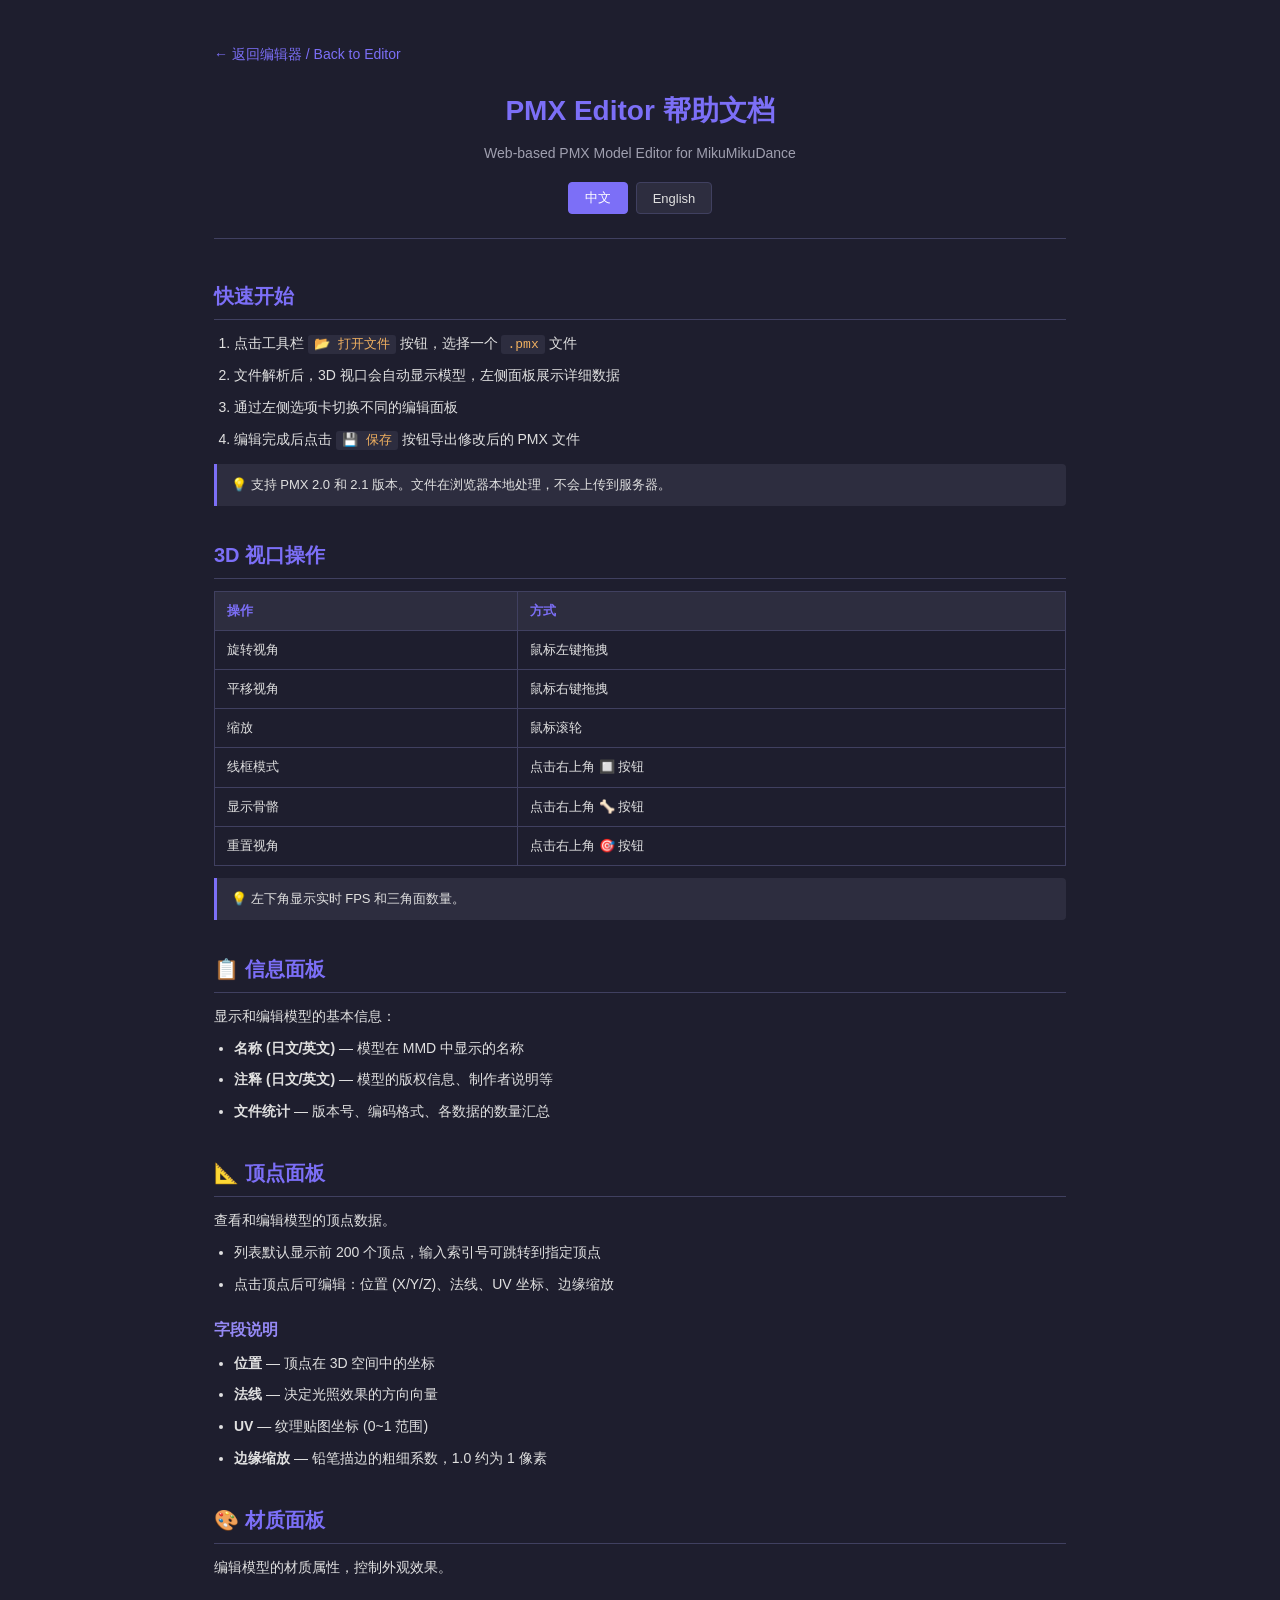
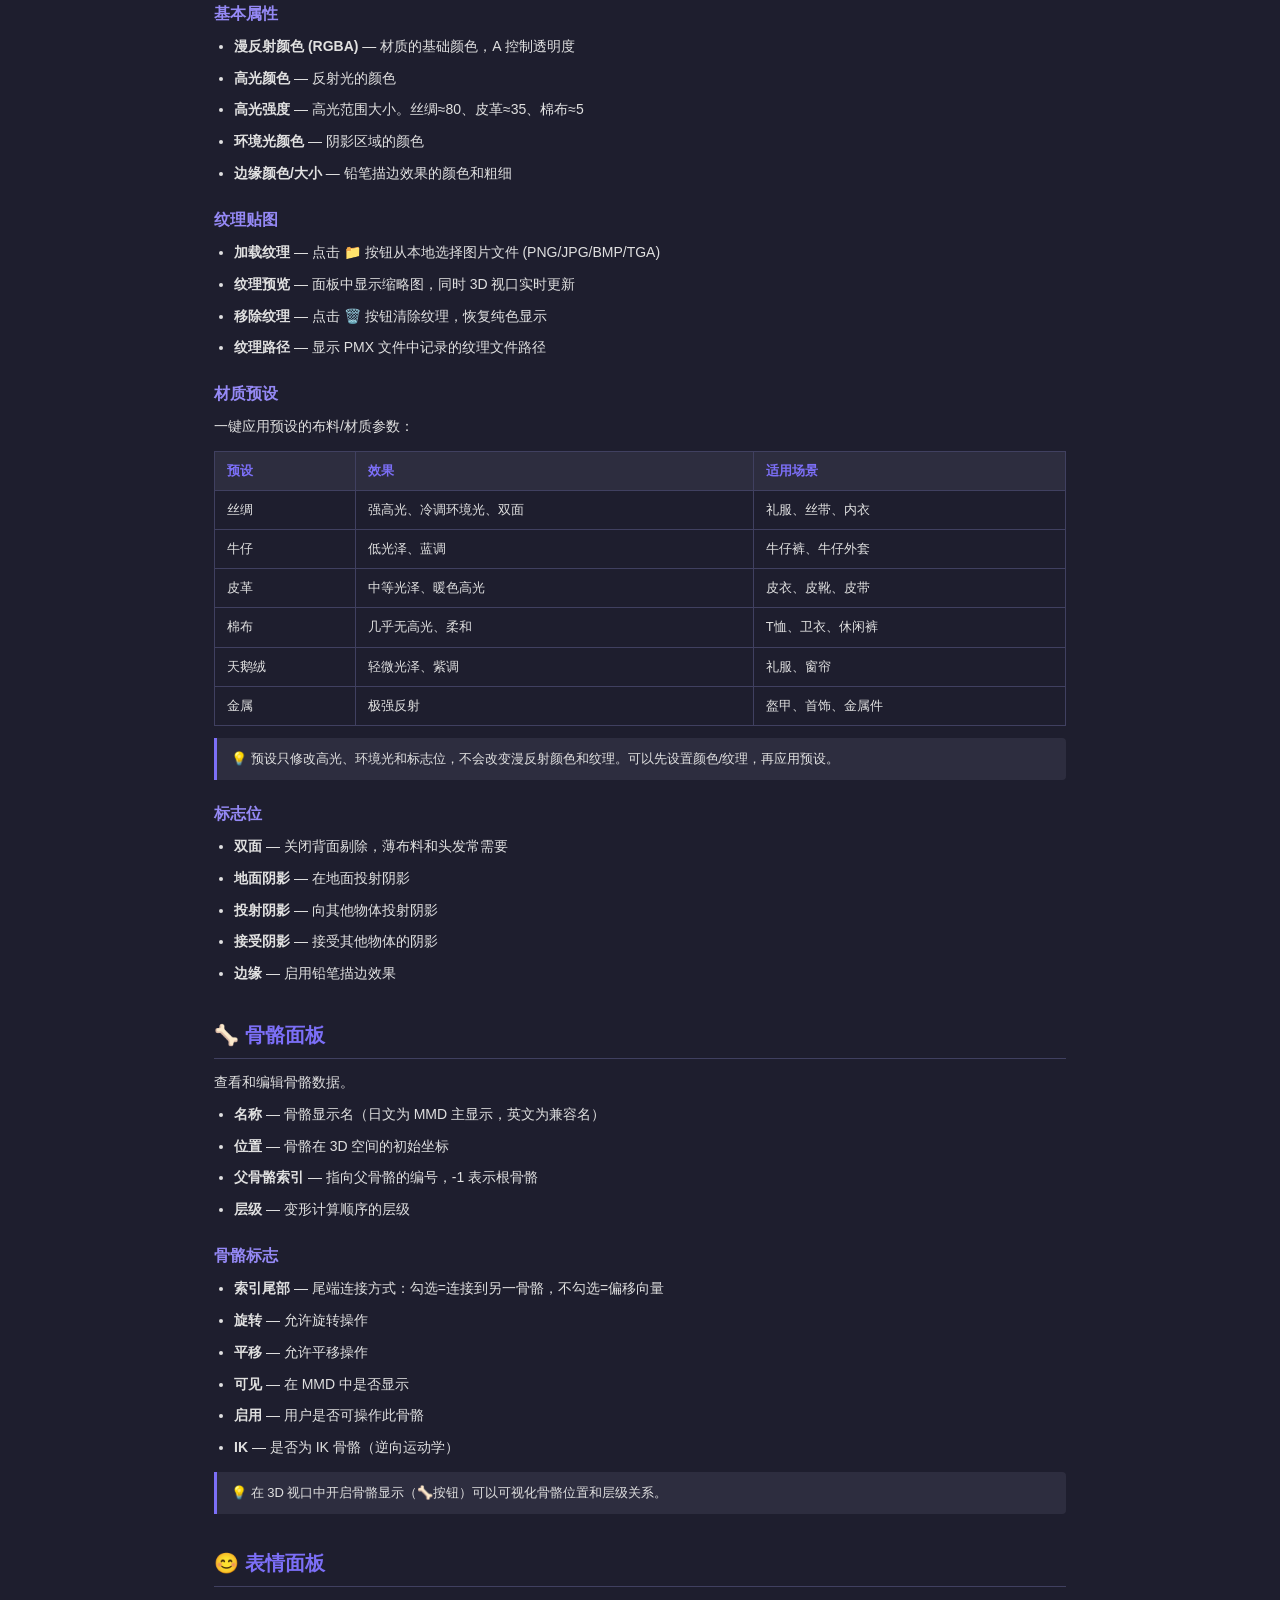
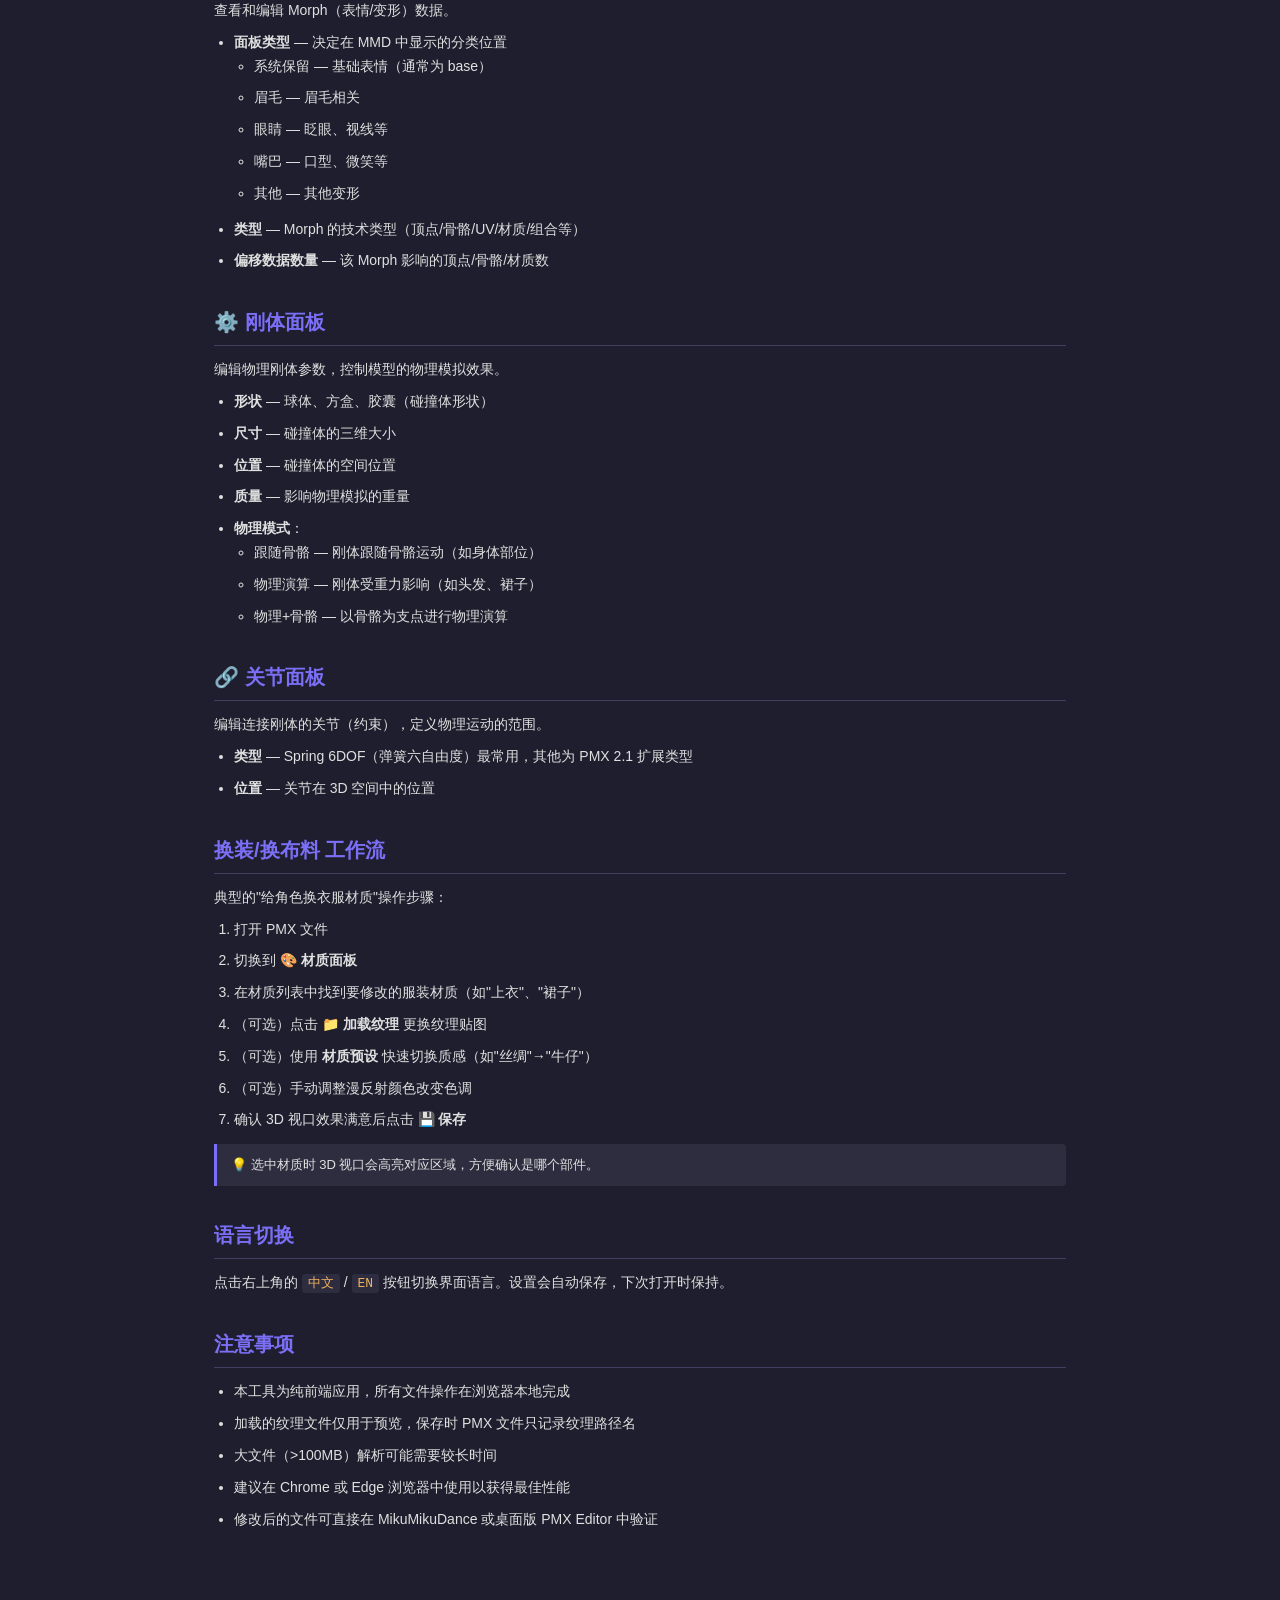
==== help.html @ c7a97da4 "docs: add bilingual help page with full feature documentation" ====
<!DOCTYPE html>
<html lang="zh-CN">
<head>
    <meta charset="UTF-8">
    <meta name="viewport" content="width=device-width, initial-scale=1.0">
    <title>PMX Editor - 帮助文档</title>
    <style>
        * { margin: 0; padding: 0; box-sizing: border-box; }
        :root {
            --bg: #1e1e2e;
            --bg2: #2d2d3f;
            --text: #e0e0e0;
            --text2: #a0a0b0;
            --accent: #7c6ff7;
            --border: #404060;
        }
        body {
            font-family: 'Segoe UI', -apple-system, sans-serif;
            background: var(--bg);
            color: var(--text);
            line-height: 1.7;
            padding: 0;
        }
        .help-container {
            max-width: 900px;
            margin: 0 auto;
            padding: 40px 24px;
        }
        .help-header {
            text-align: center;
            margin-bottom: 40px;
            padding-bottom: 24px;
            border-bottom: 1px solid var(--border);
        }
        .help-header h1 { font-size: 28px; color: var(--accent); margin-bottom: 8px; }
        .help-header p { color: var(--text2); font-size: 14px; }
        .lang-toggle {
            display: flex;
            justify-content: center;
            gap: 8px;
            margin-top: 16px;
        }
        .lang-toggle button {
            padding: 6px 16px;
            border: 1px solid var(--border);
            border-radius: 4px;
            background: var(--bg2);
            color: var(--text);
            cursor: pointer;
            font-size: 13px;
        }
        .lang-toggle button.active {
            background: var(--accent);
            border-color: var(--accent);
            color: white;
        }
        .back-link {
            display: inline-block;
            margin-bottom: 20px;
            color: var(--accent);
            text-decoration: none;
            font-size: 14px;
        }
        .back-link:hover { text-decoration: underline; }
        h2 {
            font-size: 20px;
            color: var(--accent);
            margin: 32px 0 12px;
            padding-bottom: 6px;
            border-bottom: 1px solid var(--border);
        }
        h3 { font-size: 16px; margin: 20px 0 8px; color: #9589f5; }
        p, li { font-size: 14px; margin-bottom: 8px; }
        ul, ol { padding-left: 20px; margin-bottom: 12px; }
        code {
            background: var(--bg2);
            padding: 2px 6px;
            border-radius: 3px;
            font-size: 13px;
            color: #f0b060;
        }
        .tip {
            background: var(--bg2);
            border-left: 3px solid var(--accent);
            padding: 10px 14px;
            margin: 12px 0;
            border-radius: 0 4px 4px 0;
            font-size: 13px;
        }
        .tip::before { content: "💡 "; }
        .shortcut-table {
            width: 100%;
            border-collapse: collapse;
            margin: 12px 0;
            font-size: 13px;
        }
        .shortcut-table th, .shortcut-table td {
            padding: 8px 12px;
            border: 1px solid var(--border);
            text-align: left;
        }
        .shortcut-table th {
            background: var(--bg2);
            color: var(--accent);
        }
        .section { margin-bottom: 32px; }
        .hidden { display: none; }
    </style>
</head>
<body>
    <div class="help-container">
        <a href="index.html" class="back-link">← 返回编辑器 / Back to Editor</a>

        <div class="help-header">
            <h1>PMX Editor 帮助文档</h1>
            <p>Web-based PMX Model Editor for MikuMikuDance</p>
            <div class="lang-toggle">
                <button id="help-lang-zh" class="active" onclick="switchLang('zh')">中文</button>
                <button id="help-lang-en" onclick="switchLang('en')">English</button>
            </div>
        </div>

        <!-- Chinese Version -->
        <div id="content-zh">
            <div class="section">
                <h2>快速开始</h2>
                <ol>
                    <li>点击工具栏 <code>📂 打开文件</code> 按钮，选择一个 <code>.pmx</code> 文件</li>
                    <li>文件解析后，3D 视口会自动显示模型，左侧面板展示详细数据</li>
                    <li>通过左侧选项卡切换不同的编辑面板</li>
                    <li>编辑完成后点击 <code>💾 保存</code> 按钮导出修改后的 PMX 文件</li>
                </ol>
                <div class="tip">支持 PMX 2.0 和 2.1 版本。文件在浏览器本地处理，不会上传到服务器。</div>
            </div>

            <div class="section">
                <h2>3D 视口操作</h2>
                <table class="shortcut-table">
                    <tr><th>操作</th><th>方式</th></tr>
                    <tr><td>旋转视角</td><td>鼠标左键拖拽</td></tr>
                    <tr><td>平移视角</td><td>鼠标右键拖拽</td></tr>
                    <tr><td>缩放</td><td>鼠标滚轮</td></tr>
                    <tr><td>线框模式</td><td>点击右上角 🔲 按钮</td></tr>
                    <tr><td>显示骨骼</td><td>点击右上角 🦴 按钮</td></tr>
                    <tr><td>重置视角</td><td>点击右上角 🎯 按钮</td></tr>
                </table>
                <div class="tip">左下角显示实时 FPS 和三角面数量。</div>
            </div>

            <div class="section">
                <h2>📋 信息面板</h2>
                <p>显示和编辑模型的基本信息：</p>
                <ul>
                    <li><b>名称 (日文/英文)</b> — 模型在 MMD 中显示的名称</li>
                    <li><b>注释 (日文/英文)</b> — 模型的版权信息、制作者说明等</li>
                    <li><b>文件统计</b> — 版本号、编码格式、各数据的数量汇总</li>
                </ul>
            </div>

            <div class="section">
                <h2>📐 顶点面板</h2>
                <p>查看和编辑模型的顶点数据。</p>
                <ul>
                    <li>列表默认显示前 200 个顶点，输入索引号可跳转到指定顶点</li>
                    <li>点击顶点后可编辑：位置 (X/Y/Z)、法线、UV 坐标、边缘缩放</li>
                </ul>
                <h3>字段说明</h3>
                <ul>
                    <li><b>位置</b> — 顶点在 3D 空间中的坐标</li>
                    <li><b>法线</b> — 决定光照效果的方向向量</li>
                    <li><b>UV</b> — 纹理贴图坐标 (0~1 范围)</li>
                    <li><b>边缘缩放</b> — 铅笔描边的粗细系数，1.0 约为 1 像素</li>
                </ul>
            </div>

            <div class="section">
                <h2>🎨 材质面板</h2>
                <p>编辑模型的材质属性，控制外观效果。</p>

                <h3>基本属性</h3>
                <ul>
                    <li><b>漫反射颜色 (RGBA)</b> — 材质的基础颜色，A 控制透明度</li>
                    <li><b>高光颜色</b> — 反射光的颜色</li>
                    <li><b>高光强度</b> — 高光范围大小。丝绸≈80、皮革≈35、棉布≈5</li>
                    <li><b>环境光颜色</b> — 阴影区域的颜色</li>
                    <li><b>边缘颜色/大小</b> — 铅笔描边效果的颜色和粗细</li>
                </ul>

                <h3>纹理贴图</h3>
                <ul>
                    <li><b>加载纹理</b> — 点击 📁 按钮从本地选择图片文件 (PNG/JPG/BMP/TGA)</li>
                    <li><b>纹理预览</b> — 面板中显示缩略图，同时 3D 视口实时更新</li>
                    <li><b>移除纹理</b> — 点击 🗑️ 按钮清除纹理，恢复纯色显示</li>
                    <li><b>纹理路径</b> — 显示 PMX 文件中记录的纹理文件路径</li>
                </ul>

                <h3>材质预设</h3>
                <p>一键应用预设的布料/材质参数：</p>
                <table class="shortcut-table">
                    <tr><th>预设</th><th>效果</th><th>适用场景</th></tr>
                    <tr><td>丝绸</td><td>强高光、冷调环境光、双面</td><td>礼服、丝带、内衣</td></tr>
                    <tr><td>牛仔</td><td>低光泽、蓝调</td><td>牛仔裤、牛仔外套</td></tr>
                    <tr><td>皮革</td><td>中等光泽、暖色高光</td><td>皮衣、皮靴、皮带</td></tr>
                    <tr><td>棉布</td><td>几乎无高光、柔和</td><td>T恤、卫衣、休闲裤</td></tr>
                    <tr><td>天鹅绒</td><td>轻微光泽、紫调</td><td>礼服、窗帘</td></tr>
                    <tr><td>金属</td><td>极强反射</td><td>盔甲、首饰、金属件</td></tr>
                </table>
                <div class="tip">预设只修改高光、环境光和标志位，不会改变漫反射颜色和纹理。可以先设置颜色/纹理，再应用预设。</div>

                <h3>标志位</h3>
                <ul>
                    <li><b>双面</b> — 关闭背面剔除，薄布料和头发常需要</li>
                    <li><b>地面阴影</b> — 在地面投射阴影</li>
                    <li><b>投射阴影</b> — 向其他物体投射阴影</li>
                    <li><b>接受阴影</b> — 接受其他物体的阴影</li>
                    <li><b>边缘</b> — 启用铅笔描边效果</li>
                </ul>
            </div>

            <div class="section">
                <h2>🦴 骨骼面板</h2>
                <p>查看和编辑骨骼数据。</p>
                <ul>
                    <li><b>名称</b> — 骨骼显示名（日文为 MMD 主显示，英文为兼容名）</li>
                    <li><b>位置</b> — 骨骼在 3D 空间的初始坐标</li>
                    <li><b>父骨骼索引</b> — 指向父骨骼的编号，-1 表示根骨骼</li>
                    <li><b>层级</b> — 变形计算顺序的层级</li>
                </ul>
                <h3>骨骼标志</h3>
                <ul>
                    <li><b>索引尾部</b> — 尾端连接方式：勾选=连接到另一骨骼，不勾选=偏移向量</li>
                    <li><b>旋转</b> — 允许旋转操作</li>
                    <li><b>平移</b> — 允许平移操作</li>
                    <li><b>可见</b> — 在 MMD 中是否显示</li>
                    <li><b>启用</b> — 用户是否可操作此骨骼</li>
                    <li><b>IK</b> — 是否为 IK 骨骼（逆向运动学）</li>
                </ul>
                <div class="tip">在 3D 视口中开启骨骼显示（🦴按钮）可以可视化骨骼位置和层级关系。</div>
            </div>

            <div class="section">
                <h2>😊 表情面板</h2>
                <p>查看和编辑 Morph（表情/变形）数据。</p>
                <ul>
                    <li><b>面板类型</b> — 决定在 MMD 中显示的分类位置
                        <ul>
                            <li>系统保留 — 基础表情（通常为 base）</li>
                            <li>眉毛 — 眉毛相关</li>
                            <li>眼睛 — 眨眼、视线等</li>
                            <li>嘴巴 — 口型、微笑等</li>
                            <li>其他 — 其他变形</li>
                        </ul>
                    </li>
                    <li><b>类型</b> — Morph 的技术类型（顶点/骨骼/UV/材质/组合等）</li>
                    <li><b>偏移数据数量</b> — 该 Morph 影响的顶点/骨骼/材质数</li>
                </ul>
            </div>

            <div class="section">
                <h2>⚙️ 刚体面板</h2>
                <p>编辑物理刚体参数，控制模型的物理模拟效果。</p>
                <ul>
                    <li><b>形状</b> — 球体、方盒、胶囊（碰撞体形状）</li>
                    <li><b>尺寸</b> — 碰撞体的三维大小</li>
                    <li><b>位置</b> — 碰撞体的空间位置</li>
                    <li><b>质量</b> — 影响物理模拟的重量</li>
                    <li><b>物理模式</b>：
                        <ul>
                            <li>跟随骨骼 — 刚体跟随骨骼运动（如身体部位）</li>
                            <li>物理演算 — 刚体受重力影响（如头发、裙子）</li>
                            <li>物理+骨骼 — 以骨骼为支点进行物理演算</li>
                        </ul>
                    </li>
                </ul>
            </div>

            <div class="section">
                <h2>🔗 关节面板</h2>
                <p>编辑连接刚体的关节（约束），定义物理运动的范围。</p>
                <ul>
                    <li><b>类型</b> — Spring 6DOF（弹簧六自由度）最常用，其他为 PMX 2.1 扩展类型</li>
                    <li><b>位置</b> — 关节在 3D 空间中的位置</li>
                </ul>
            </div>

            <div class="section">
                <h2>换装/换布料 工作流</h2>
                <p>典型的"给角色换衣服材质"操作步骤：</p>
                <ol>
                    <li>打开 PMX 文件</li>
                    <li>切换到 <b>🎨 材质面板</b></li>
                    <li>在材质列表中找到要修改的服装材质（如"上衣"、"裙子"）</li>
                    <li>（可选）点击 <b>📁 加载纹理</b> 更换纹理贴图</li>
                    <li>（可选）使用 <b>材质预设</b> 快速切换质感（如"丝绸"→"牛仔"）</li>
                    <li>（可选）手动调整漫反射颜色改变色调</li>
                    <li>确认 3D 视口效果满意后点击 <b>💾 保存</b></li>
                </ol>
                <div class="tip">选中材质时 3D 视口会高亮对应区域，方便确认是哪个部件。</div>
            </div>

            <div class="section">
                <h2>语言切换</h2>
                <p>点击右上角的 <code>中文</code> / <code>EN</code> 按钮切换界面语言。设置会自动保存，下次打开时保持。</p>
            </div>

            <div class="section">
                <h2>注意事项</h2>
                <ul>
                    <li>本工具为纯前端应用，所有文件操作在浏览器本地完成</li>
                    <li>加载的纹理文件仅用于预览，保存时 PMX 文件只记录纹理路径名</li>
                    <li>大文件（>100MB）解析可能需要较长时间</li>
                    <li>建议在 Chrome 或 Edge 浏览器中使用以获得最佳性能</li>
                    <li>修改后的文件可直接在 MikuMikuDance 或桌面版 PMX Editor 中验证</li>
                </ul>
            </div>
        </div>

        <!-- English Version -->
        <div id="content-en" class="hidden">
            <div class="section">
                <h2>Getting Started</h2>
                <ol>
                    <li>Click the <code>📂 Open File</code> button in the toolbar and select a <code>.pmx</code> file</li>
                    <li>Once parsed, the 3D viewport displays the model and the left panel shows detailed data</li>
                    <li>Switch between editing panels using the tabs on the left</li>
                    <li>Click <code>💾 Save</code> to export the modified PMX file when done</li>
                </ol>
                <div class="tip">Supports PMX 2.0 and 2.1. Files are processed locally in your browser — nothing is uploaded.</div>
            </div>

            <div class="section">
                <h2>3D Viewport Controls</h2>
                <table class="shortcut-table">
                    <tr><th>Action</th><th>Method</th></tr>
                    <tr><td>Rotate</td><td>Left-click drag</td></tr>
                    <tr><td>Pan</td><td>Right-click drag</td></tr>
                    <tr><td>Zoom</td><td>Mouse wheel</td></tr>
                    <tr><td>Wireframe mode</td><td>Click 🔲 button (top-right)</td></tr>
                    <tr><td>Show bones</td><td>Click 🦴 button (top-right)</td></tr>
                    <tr><td>Reset camera</td><td>Click 🎯 button (top-right)</td></tr>
                </table>
                <div class="tip">The bottom-left corner shows real-time FPS and triangle count.</div>
            </div>

            <div class="section">
                <h2>📋 Info Panel</h2>
                <p>View and edit basic model information:</p>
                <ul>
                    <li><b>Name (Japanese/English)</b> — Display name shown in MMD</li>
                    <li><b>Comment (Japanese/English)</b> — Copyright, author info, usage terms</li>
                    <li><b>File Statistics</b> — Version, encoding, and data count summary</li>
                </ul>
            </div>

            <div class="section">
                <h2>📐 Vertices Panel</h2>
                <p>View and edit vertex data.</p>
                <ul>
                    <li>The list shows the first 200 vertices by default. Enter an index to jump to a specific vertex</li>
                    <li>Click a vertex to edit: Position (X/Y/Z), Normal, UV coordinates, Edge scale</li>
                </ul>
                <h3>Field Reference</h3>
                <ul>
                    <li><b>Position</b> — 3D coordinates in model space</li>
                    <li><b>Normal</b> — Direction vector for lighting calculations</li>
                    <li><b>UV</b> — Texture mapping coordinates (0~1 range)</li>
                    <li><b>Edge Scale</b> — Pencil outline thickness multiplier (1.0 ≈ 1 pixel)</li>
                </ul>
            </div>

            <div class="section">
                <h2>🎨 Materials Panel</h2>
                <p>Edit material properties that control the model's appearance.</p>

                <h3>Basic Properties</h3>
                <ul>
                    <li><b>Diffuse Color (RGBA)</b> — Base color; A controls transparency</li>
                    <li><b>Specular Color</b> — Color of reflected highlights</li>
                    <li><b>Specular Strength</b> — Size of highlight. Silk≈80, Leather≈35, Cotton≈5</li>
                    <li><b>Ambient Color</b> — Color in shadowed areas</li>
                    <li><b>Edge Color/Size</b> — Pencil outline color and thickness</li>
                </ul>

                <h3>Texture Management</h3>
                <ul>
                    <li><b>Load Texture</b> — Click 📁 to select a local image file (PNG/JPG/BMP/TGA)</li>
                    <li><b>Texture Preview</b> — Shows thumbnail in panel; 3D viewport updates in real-time</li>
                    <li><b>Remove Texture</b> — Click 🗑️ to clear texture and revert to solid color</li>
                    <li><b>Texture Path</b> — Shows the texture filename stored in the PMX file</li>
                </ul>

                <h3>Material Presets</h3>
                <p>One-click fabric/material parameter presets:</p>
                <table class="shortcut-table">
                    <tr><th>Preset</th><th>Effect</th><th>Use Cases</th></tr>
                    <tr><td>Silk</td><td>High specular, cool ambient, double-sided</td><td>Gowns, ribbons, lingerie</td></tr>
                    <tr><td>Denim</td><td>Low gloss, blue tone</td><td>Jeans, denim jackets</td></tr>
                    <tr><td>Leather</td><td>Medium gloss, warm specular</td><td>Jackets, boots, belts</td></tr>
                    <tr><td>Cotton</td><td>Near-zero specular, soft</td><td>T-shirts, hoodies, pants</td></tr>
                    <tr><td>Velvet</td><td>Slight sheen, purple tone</td><td>Gowns, curtains</td></tr>
                    <tr><td>Metal</td><td>Maximum reflection</td><td>Armor, jewelry, hardware</td></tr>
                </table>
                <div class="tip">Presets only change specular, ambient, and flags. They don't modify the diffuse color or texture. Apply color/texture first, then a preset.</div>

                <h3>Flags</h3>
                <ul>
                    <li><b>Double-sided</b> — Disables back-face culling (needed for thin fabrics and hair)</li>
                    <li><b>Ground Shadow</b> — Casts shadow on the ground plane</li>
                    <li><b>Cast Shadow</b> — Casts shadow onto other objects</li>
                    <li><b>Receive Shadow</b> — Receives shadows from other objects</li>
                    <li><b>Edge</b> — Enables pencil-outline effect</li>
                </ul>
            </div>

            <div class="section">
                <h2>🦴 Bones Panel</h2>
                <p>View and edit bone/skeleton data.</p>
                <ul>
                    <li><b>Name</b> — Display name (Japanese is primary in MMD, English for compatibility)</li>
                    <li><b>Position</b> — Initial position in 3D space</li>
                    <li><b>Parent Index</b> — Index of parent bone (-1 = root bone)</li>
                    <li><b>Layer</b> — Deformation calculation order</li>
                </ul>
                <h3>Bone Flags</h3>
                <ul>
                    <li><b>Indexed Tail</b> — Tail connects to another bone (checked) or uses offset vector (unchecked)</li>
                    <li><b>Rotatable</b> — Allows rotation</li>
                    <li><b>Translatable</b> — Allows translation/movement</li>
                    <li><b>Visible</b> — Displayed in MMD</li>
                    <li><b>Enabled</b> — User-controllable</li>
                    <li><b>IK</b> — Inverse Kinematics bone</li>
                </ul>
                <div class="tip">Enable bone visualization in the viewport (🦴 button) to see bone positions and hierarchy.</div>
            </div>

            <div class="section">
                <h2>😊 Morphs Panel</h2>
                <p>View and edit morph (facial expression/deformation) data.</p>
                <ul>
                    <li><b>Panel Type</b> — Category display in MMD:
                        <ul>
                            <li>System — Base morph</li>
                            <li>Eyebrow — Eyebrow expressions</li>
                            <li>Eye — Blink, gaze, etc.</li>
                            <li>Mouth — Lip sync, smile, etc.</li>
                            <li>Other — Other deformations</li>
                        </ul>
                    </li>
                    <li><b>Type</b> — Technical morph type (Vertex/Bone/UV/Material/Group)</li>
                    <li><b>Offset Count</b> — Number of affected vertices/bones/materials</li>
                </ul>
            </div>

            <div class="section">
                <h2>⚙️ Rigidbodies Panel</h2>
                <p>Edit physics rigid body parameters for simulation.</p>
                <ul>
                    <li><b>Shape</b> — Sphere, Box, or Capsule (collision shape)</li>
                    <li><b>Size</b> — Collision body dimensions</li>
                    <li><b>Position</b> — Collision body location</li>
                    <li><b>Mass</b> — Weight for physics simulation</li>
                    <li><b>Physics Mode</b>:
                        <ul>
                            <li>Follow Bone — Rigid body follows bone (body parts)</li>
                            <li>Physics — Gravity-affected (hair, skirts)</li>
                            <li>Physics + Bone — Physics with bone as pivot</li>
                        </ul>
                    </li>
                </ul>
            </div>

            <div class="section">
                <h2>🔗 Joints Panel</h2>
                <p>Edit joints (constraints) that connect rigid bodies and define motion ranges.</p>
                <ul>
                    <li><b>Type</b> — Spring 6DOF is most common; others are PMX 2.1 extensions</li>
                    <li><b>Position</b> — Joint location in 3D space</li>
                </ul>
            </div>

            <div class="section">
                <h2>Outfit/Fabric Change Workflow</h2>
                <p>Typical steps to change a character's clothing material:</p>
                <ol>
                    <li>Open the PMX file</li>
                    <li>Switch to the <b>🎨 Materials panel</b></li>
                    <li>Find the clothing material in the list (e.g., "jacket", "skirt")</li>
                    <li>(Optional) Click <b>📁 Load Texture</b> to replace the texture</li>
                    <li>(Optional) Use a <b>Material Preset</b> to quickly switch fabric type (e.g., "Silk" → "Denim")</li>
                    <li>(Optional) Manually adjust the diffuse color to change the hue</li>
                    <li>Confirm the 3D preview looks correct, then click <b>💾 Save</b></li>
                </ol>
                <div class="tip">When a material is selected, the 3D viewport highlights the corresponding area to help identify which part it is.</div>
            </div>

            <div class="section">
                <h2>Language Switching</h2>
                <p>Click the <code>中文</code> / <code>EN</code> buttons in the top-right corner to switch the interface language. Your preference is saved automatically.</p>
            </div>

            <div class="section">
                <h2>Notes</h2>
                <ul>
                    <li>This is a purely client-side application — all file operations happen locally in your browser</li>
                    <li>Loaded textures are for preview only; the PMX file only stores the texture filename</li>
                    <li>Large files (>100MB) may take longer to parse</li>
                    <li>Chrome or Edge browsers recommended for best performance</li>
                    <li>Saved files can be verified in MikuMikuDance or desktop PMX Editor</li>
                </ul>
            </div>
        </div>
    </div>

    <script>
        function switchLang(lang) {
            document.getElementById('content-zh').classList.toggle('hidden', lang !== 'zh');
            document.getElementById('content-en').classList.toggle('hidden', lang !== 'en');
            document.getElementById('help-lang-zh').classList.toggle('active', lang === 'zh');
            document.getElementById('help-lang-en').classList.toggle('active', lang === 'en');
        }
        // Auto-detect from localStorage
        const savedLang = localStorage.getItem('pmx-editor-lang');
        if (savedLang === 'en') switchLang('en');
    </script>
</body>
</html>
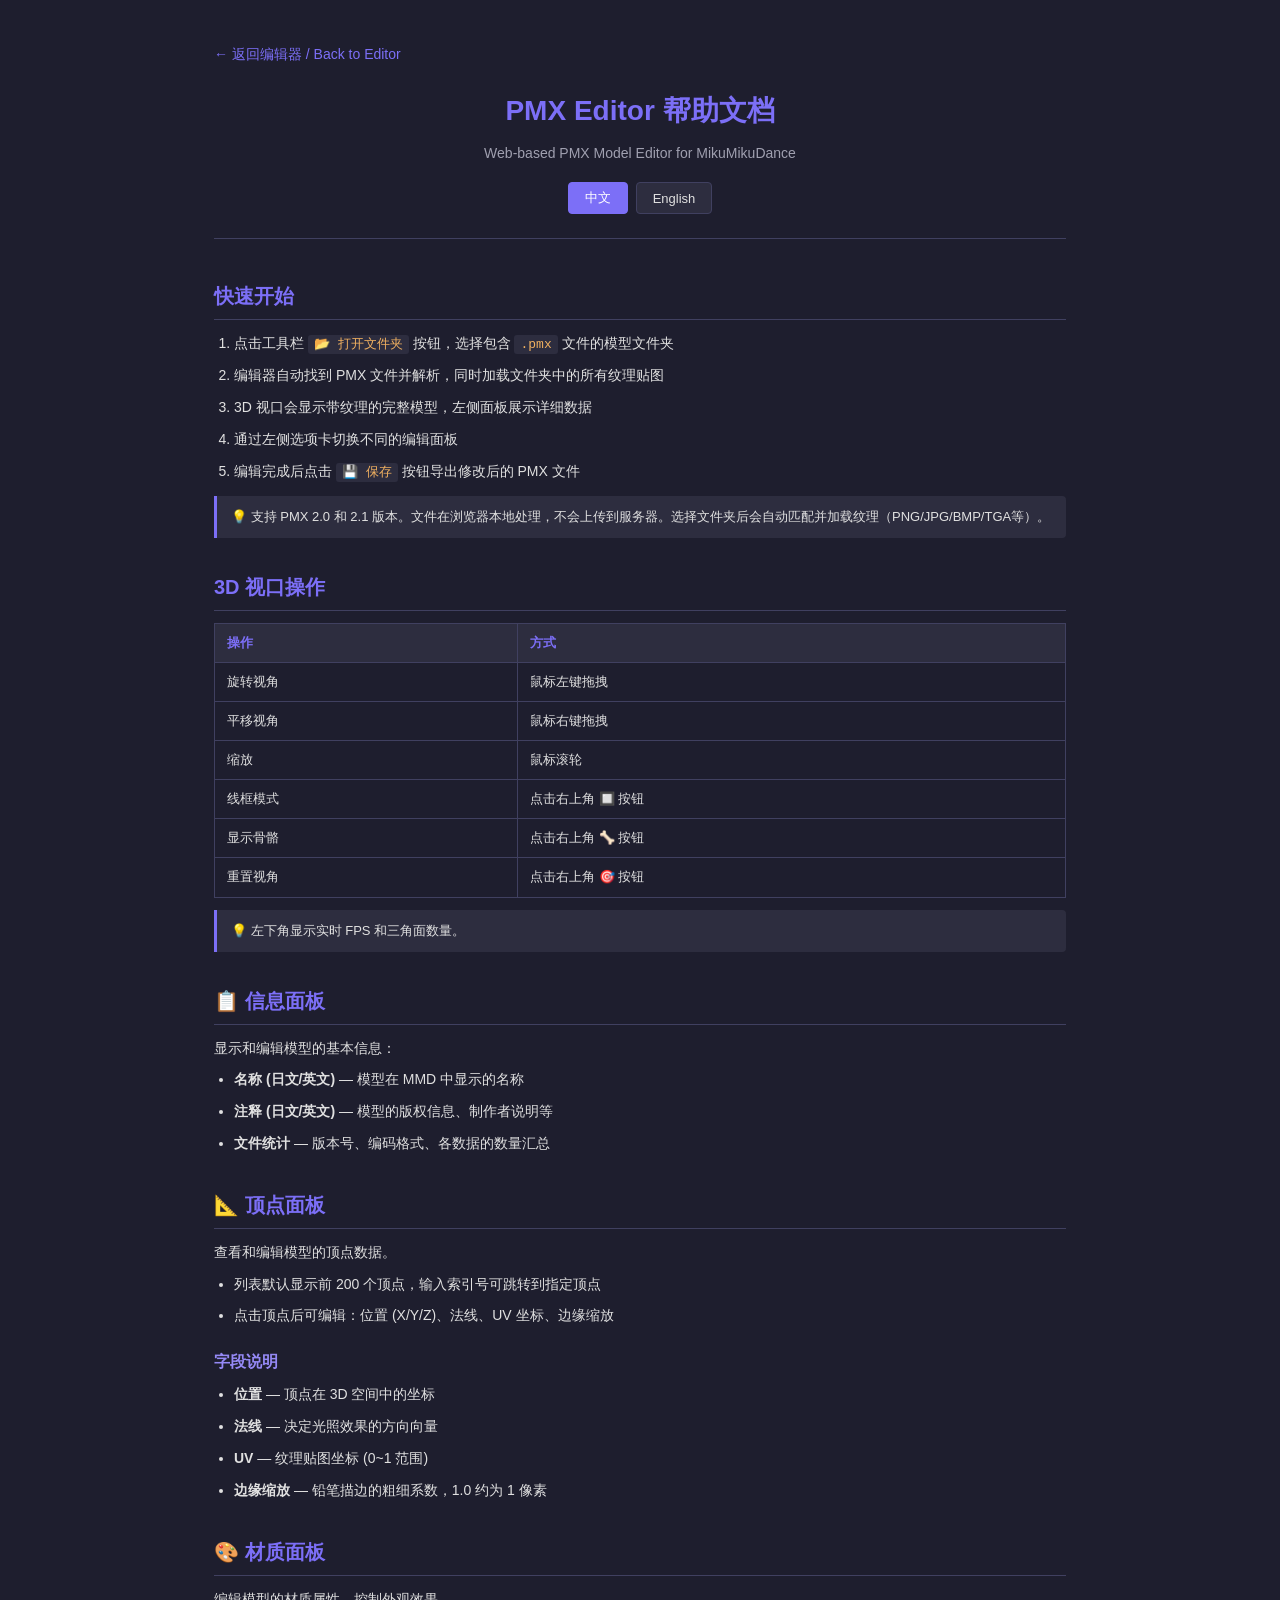
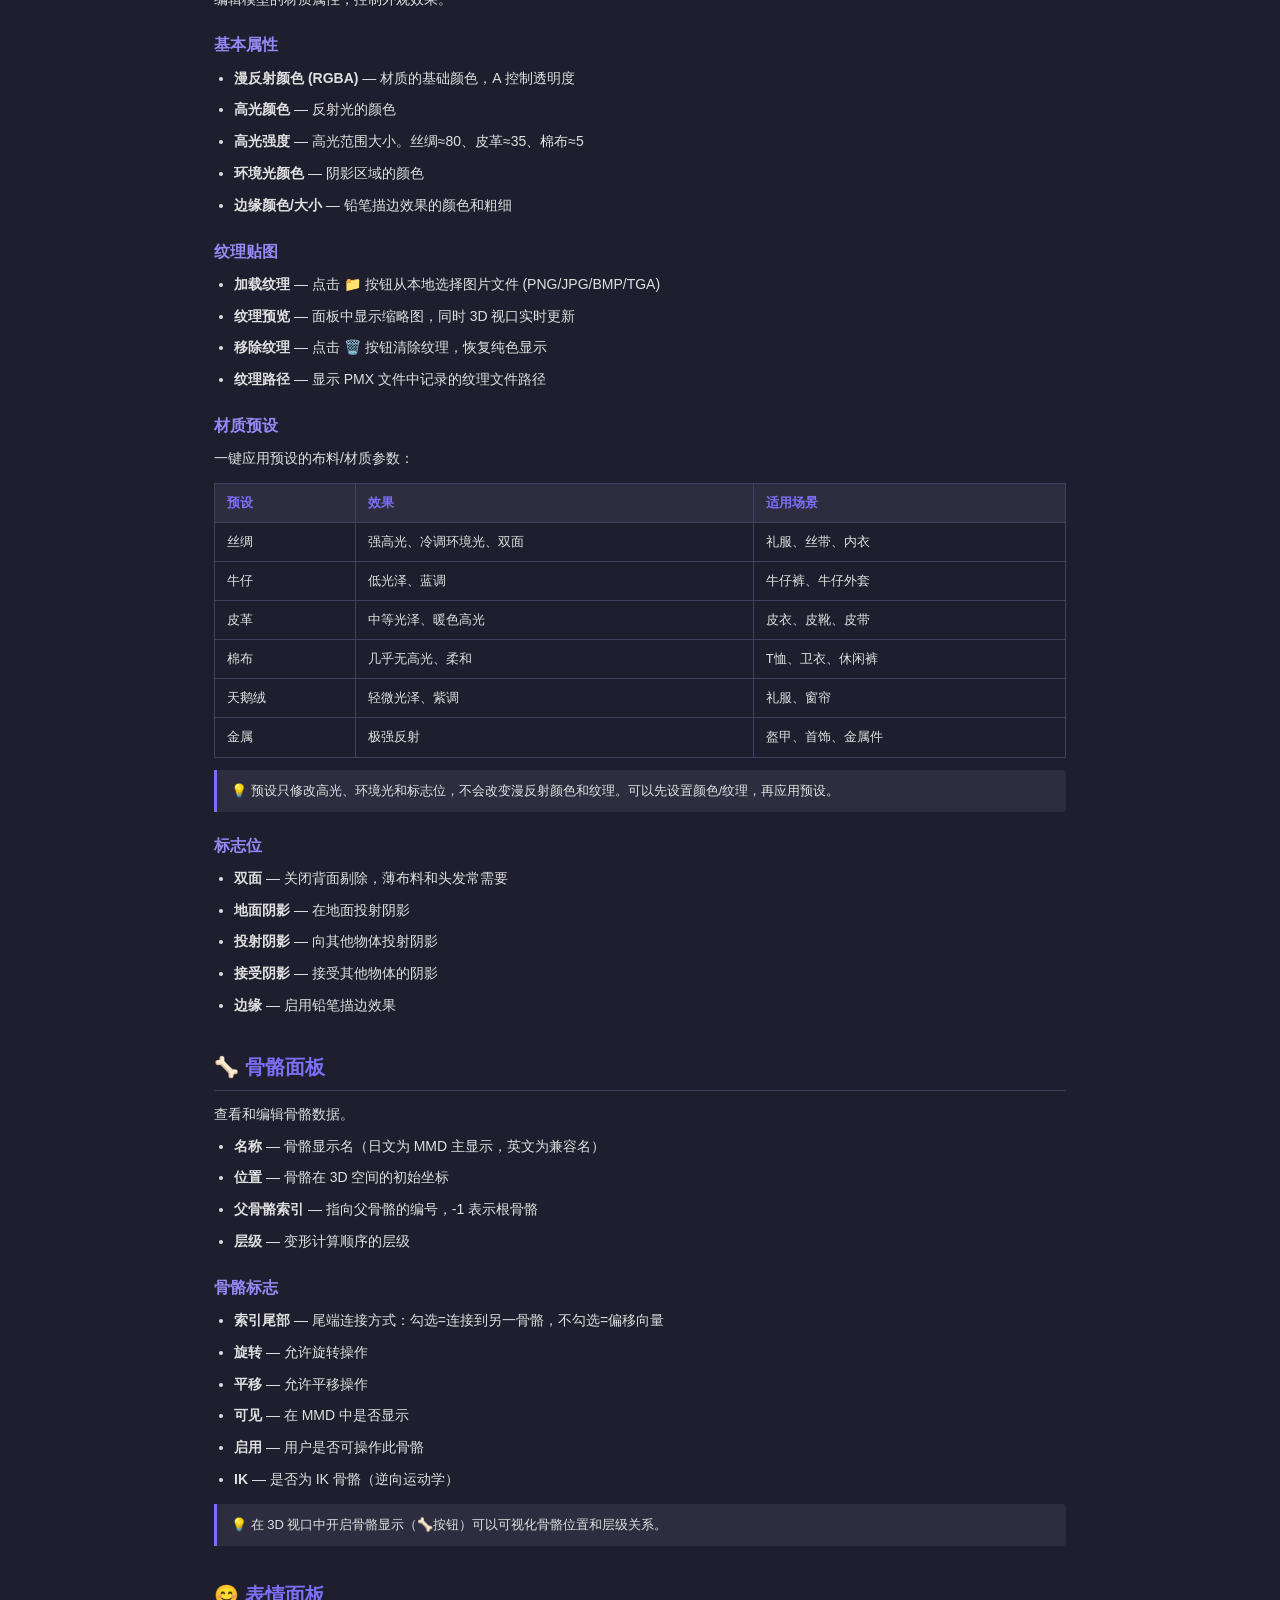
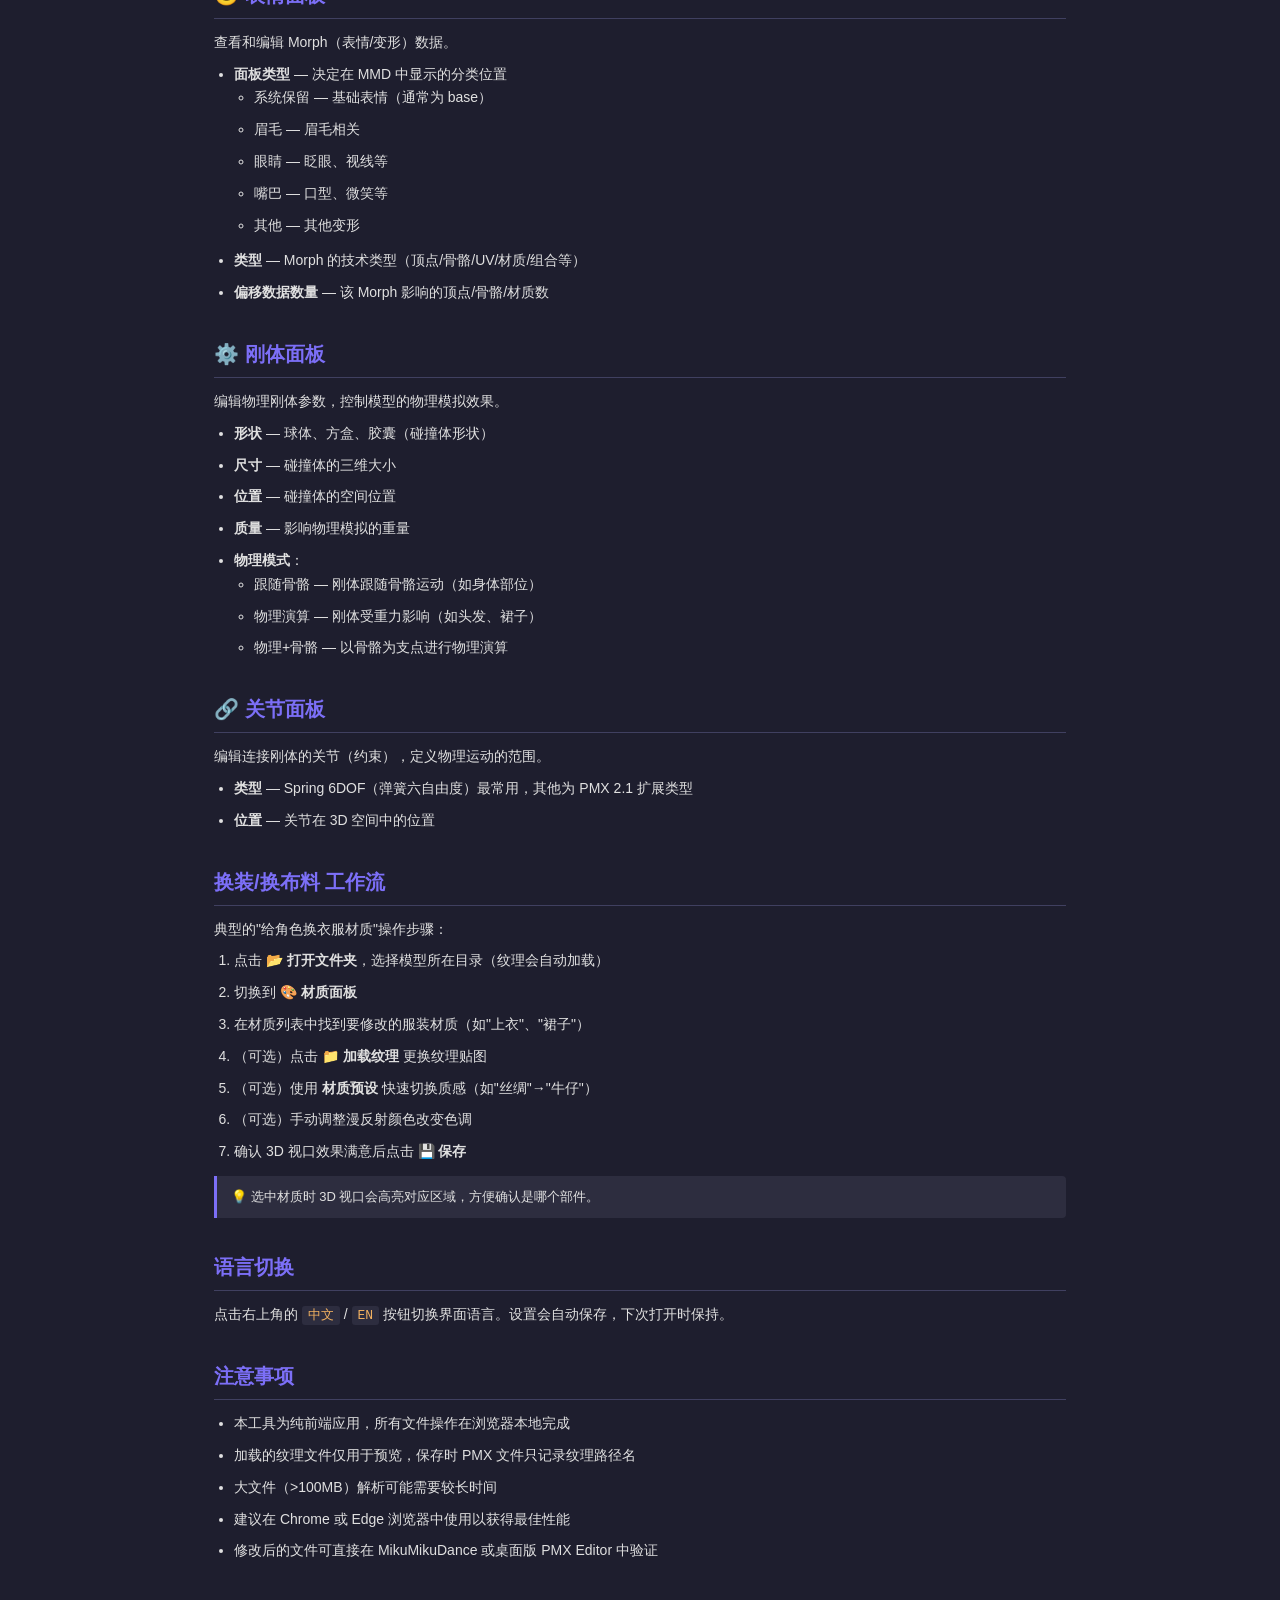
==== commit dd9ad07a: "docs: update help for folder-based loading with auto texture" ====
--- a/help.html
+++ b/help.html
@@ -125,12 +125,13 @@
             <div class="section">
                 <h2>快速开始</h2>
                 <ol>
-                    <li>点击工具栏 <code>📂 打开文件</code> 按钮，选择一个 <code>.pmx</code> 文件</li>
-                    <li>文件解析后，3D 视口会自动显示模型，左侧面板展示详细数据</li>
+                    <li>点击工具栏 <code>📂 打开文件夹</code> 按钮，选择包含 <code>.pmx</code> 文件的模型文件夹</li>
+                    <li>编辑器自动找到 PMX 文件并解析，同时加载文件夹中的所有纹理贴图</li>
+                    <li>3D 视口会显示带纹理的完整模型，左侧面板展示详细数据</li>
                     <li>通过左侧选项卡切换不同的编辑面板</li>
                     <li>编辑完成后点击 <code>💾 保存</code> 按钮导出修改后的 PMX 文件</li>
                 </ol>
-                <div class="tip">支持 PMX 2.0 和 2.1 版本。文件在浏览器本地处理，不会上传到服务器。</div>
+                <div class="tip">支持 PMX 2.0 和 2.1 版本。文件在浏览器本地处理，不会上传到服务器。选择文件夹后会自动匹配并加载纹理（PNG/JPG/BMP/TGA等）。</div>
             </div>
 
             <div class="section">
@@ -287,7 +288,7 @@
                 <h2>换装/换布料 工作流</h2>
                 <p>典型的"给角色换衣服材质"操作步骤：</p>
                 <ol>
-                    <li>打开 PMX 文件</li>
+                    <li>点击 <b>📂 打开文件夹</b>，选择模型所在目录（纹理会自动加载）</li>
                     <li>切换到 <b>🎨 材质面板</b></li>
                     <li>在材质列表中找到要修改的服装材质（如"上衣"、"裙子"）</li>
                     <li>（可选）点击 <b>📁 加载纹理</b> 更换纹理贴图</li>
@@ -320,12 +321,13 @@
             <div class="section">
                 <h2>Getting Started</h2>
                 <ol>
-                    <li>Click the <code>📂 Open File</code> button in the toolbar and select a <code>.pmx</code> file</li>
-                    <li>Once parsed, the 3D viewport displays the model and the left panel shows detailed data</li>
+                    <li>Click the <code>📂 Open Folder</code> button in the toolbar and select the model folder containing a <code>.pmx</code> file</li>
+                    <li>The editor automatically finds the PMX file, parses it, and loads all textures from the folder</li>
+                    <li>The 3D viewport displays the fully textured model; the left panel shows detailed data</li>
                     <li>Switch between editing panels using the tabs on the left</li>
                     <li>Click <code>💾 Save</code> to export the modified PMX file when done</li>
                 </ol>
-                <div class="tip">Supports PMX 2.0 and 2.1. Files are processed locally in your browser — nothing is uploaded.</div>
+                <div class="tip">Supports PMX 2.0 and 2.1. Files are processed locally in your browser — nothing is uploaded. Selecting a folder auto-matches and loads textures (PNG/JPG/BMP/TGA, etc.).</div>
             </div>
 
             <div class="section">
@@ -482,7 +484,7 @@
                 <h2>Outfit/Fabric Change Workflow</h2>
                 <p>Typical steps to change a character's clothing material:</p>
                 <ol>
-                    <li>Open the PMX file</li>
+                    <li>Click <b>📂 Open Folder</b> and select the model directory (textures load automatically)</li>
                     <li>Switch to the <b>🎨 Materials panel</b></li>
                     <li>Find the clothing material in the list (e.g., "jacket", "skirt")</li>
                     <li>(Optional) Click <b>📁 Load Texture</b> to replace the texture</li>
